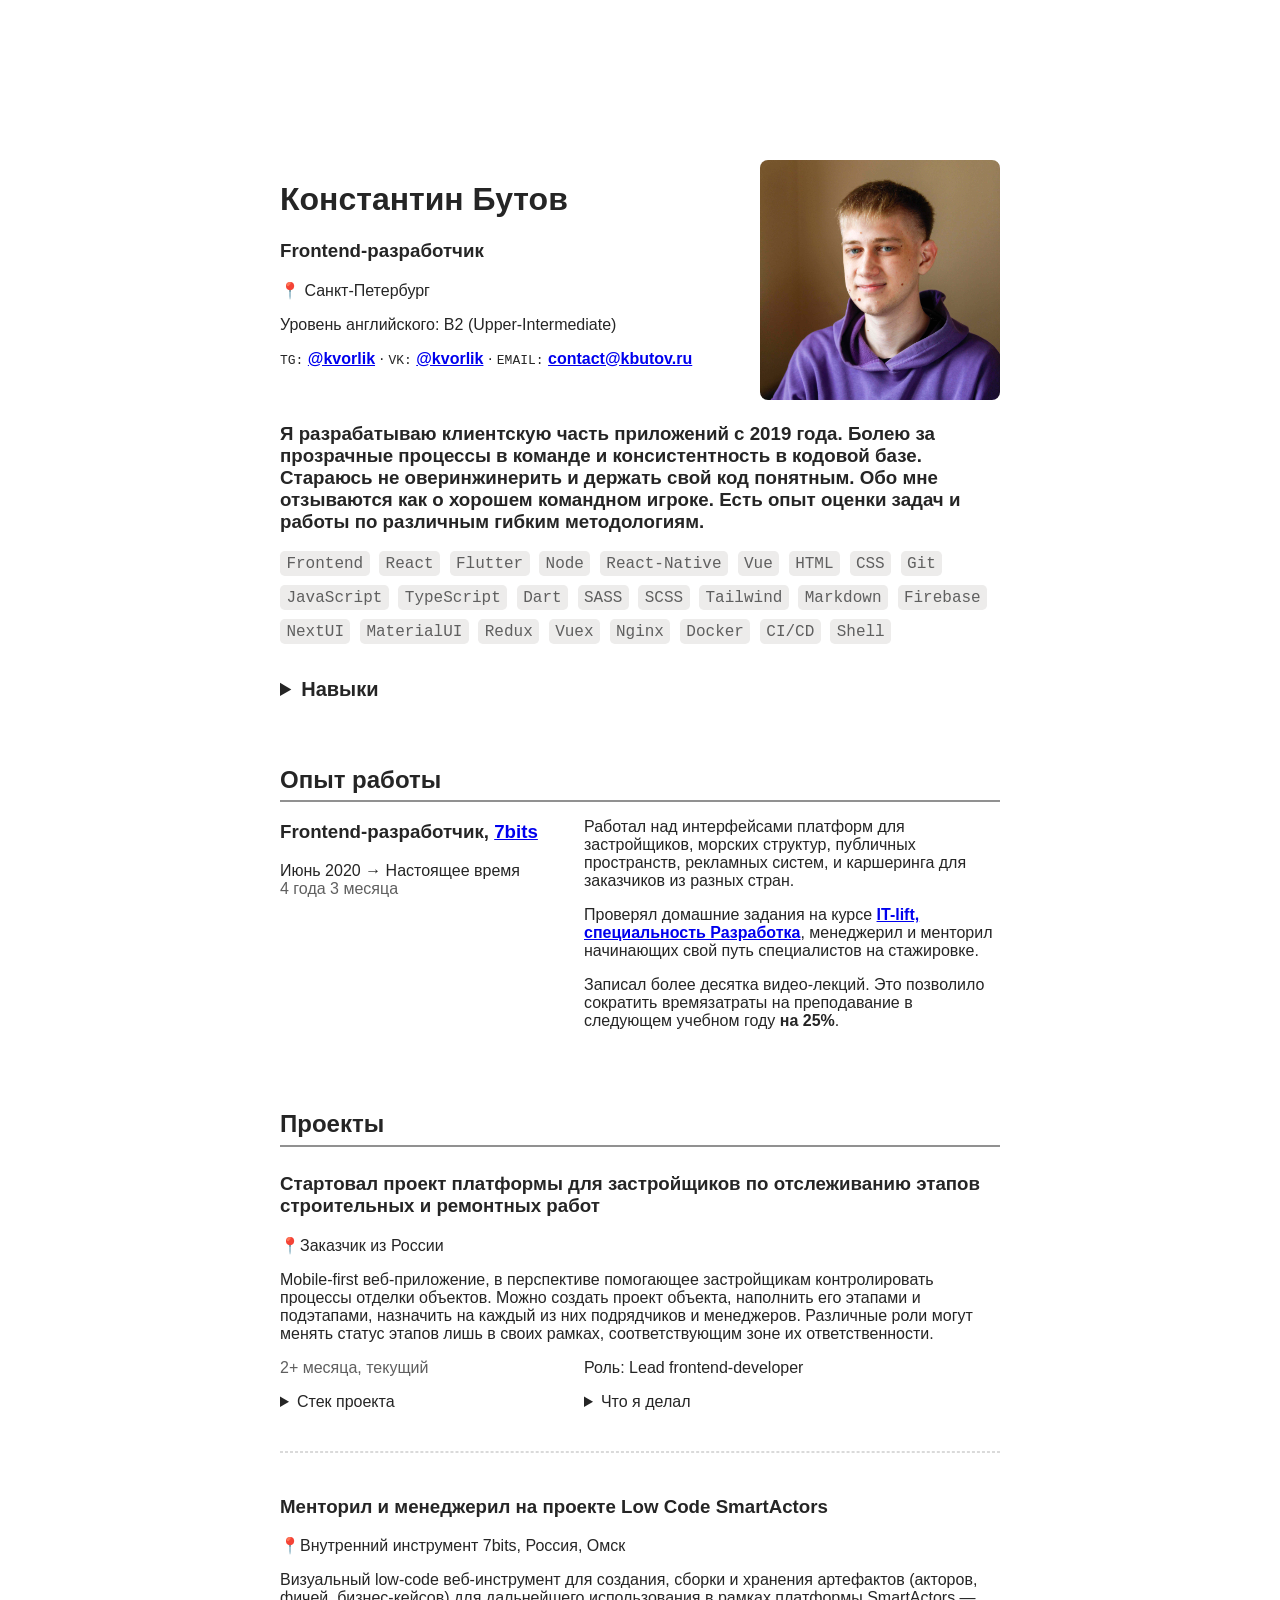
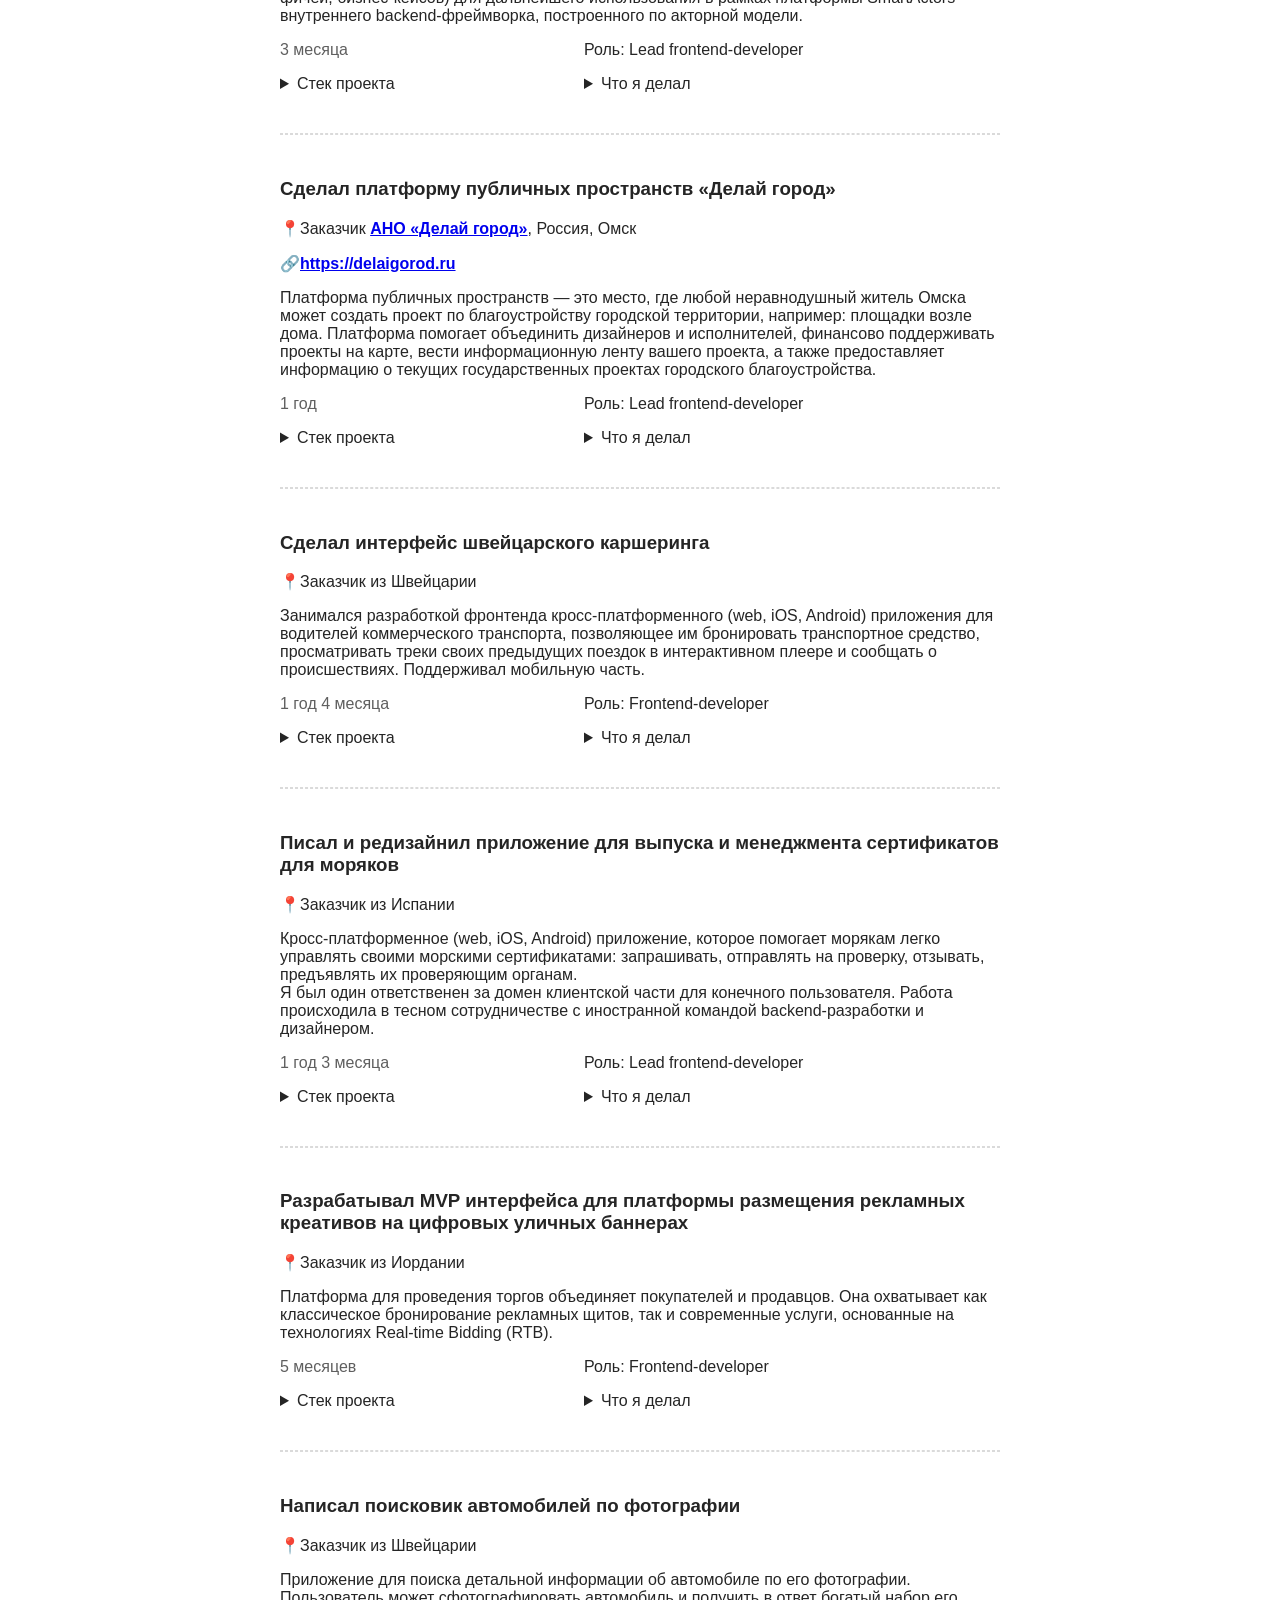
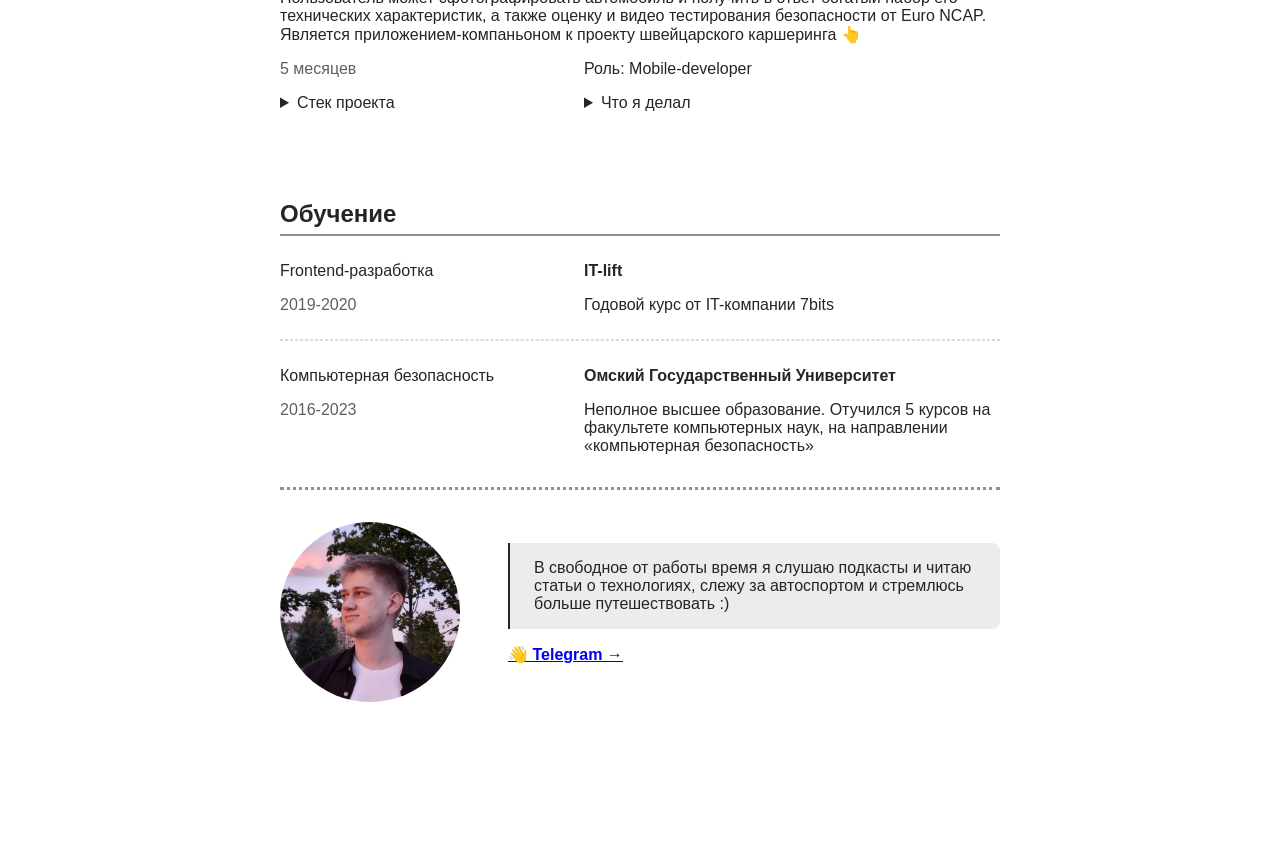
==== index.html @ 93dd9480 "feat: uploaded CV page" ====
<!DOCTYPE html>
<html lang="ru">
<head>
	<meta http-equiv="Content-Type" content="text/html; charset=utf-8" />
	<meta name="viewport" content="width=device-width, initial-scale=1.0, maximum-scale=1.0, user-scalable=0"/>
	<link rel="icon" href="favicon.ico">
	<link rel="icon" href="static/favicons/favicon-16.png">
	<link rel="icon" href="static/favicons/favicon-32.png">
	<link rel="apple-touch-icon" href="static/favicons/favicon-apple.png">
	<link rel="stylesheet" href="styles.css">
	<title>Константин Бутов | Frontend CV</title>
</head>
<body>
	<header>
		<div class="header__columns">
			<div class="header__columns--left">
				<h1>Константин Бутов</h1>
				<h3>Frontend-разработчик</h3>
				<p>📍 Санкт-Петербург</p>
				<p>
					<span class="header__english-label">Уровень английского: </span>
					<span class="header__english-label--mobile">🇬🇧 </span>
					B2&nbsp;(Upper-Intermediate)
				</p>
				<p class="header__contacts">
					<code>TG:</code>&nbsp;<a href="https://t.me/kvorlik">@kvorlik</a> · 
					<code>VK:</code>&nbsp;<a href="https://vk.me/kvorlik">@kvorlik</a> · 
					<code>EMAIL:</code>&nbsp;<a href="mailto:contact@kbutov.ru">contact@kbutov.ru</a>
				</p>
			</div>
			<div class="header__columns--right">
				<img src="static/e1702bee-f5d7-4c93-ba75-bbde7a5884dd.jpg" />
			</div>
		</div>
		<h3>
			Я разрабатываю клиентскую часть приложений с 2019 года.
			Болею за прозрачные процессы в команде и консистентность в кодовой базе.
			Стараюсь не оверинжинерить и держать свой код понятным.
			Обо мне отзываются как о хорошем командном игроке.
			Есть опыт оценки задач и работы по различным гибким методологиям.
		</h3>
		<div class="header__chips">
			<code class="chips__item">Frontend</code>
			<code class="chips__item">React</code>
			<code class="chips__item">Flutter</code>
			<code class="chips__item">Node</code>
			<code class="chips__item">React-Native</code>
			<code class="chips__item">Vue</code>
			<code class="chips__item">HTML</code>
			<code class="chips__item">CSS</code>
			<code class="chips__item">Git</code>
			<code class="chips__item">JavaScript</code>
			<code class="chips__item">TypeScript</code>
			<code class="chips__item">Dart</code>
			<code class="chips__item">SASS</code>
			<code class="chips__item">SCSS</code>
			<code class="chips__item">Tailwind</code>
			<code class="chips__item">Markdown</code>
			<code class="chips__item">Firebase</code>
			<code class="chips__item">NextUI</code>
			<code class="chips__item">MaterialUI</code>
			<code class="chips__item">Redux</code>
			<code class="chips__item">Vuex</code>
			<code class="chips__item">Nginx</code>
			<code class="chips__item">Docker</code>
			<code class="chips__item">CI/CD</code>
			<code class="chips__item">Shell</code>
		</div>
		<details class="header__skills">
			<summary>Навыки</summary>
			<ul>
				<li>Точная вёрстка</li>
				<li>Написание отзывчивых и mobile-friendly интерфейсов</li>
				<li>Создание кросс-платформенных клиентов на Flutter и React-Native</li>
				<li>Интеграция с внешними API</li>
				<li>Написание BFF-прослоек (aka фронтбэка)</li>
				<li>Настройка CI/CD в репозиториях</li>
				<li>Работа с картами и различными геосервисами в вебе</li>
				<li>Интеграция платёжных сервисов</li>
				<li>Интеграция CAPTCHA-провайдеров</li>
				<li>Выяснение требований на английском и русском языках</li>
				<li>Работа в распределённых мультинациональных командах</li>
			</ul>
		</details>
	</header>

	<main>
		<section class="work-expirience">
			<h2 id="expirience">Опыт работы</h2>
			<hr />
			<div class="work-expirience__columns">
				<div>
					<h3>Frontend-разработчик, <a href="https://7bits.ru/">7bits</a></h3>
					<p>
						Июнь 2020 → Настоящее время<br />
						<span class="accent-text">4 года 3 месяца</span>
					</p>
				</div>
				<div>
					<p>
						Работал над интерфейсами платформ для застройщиков,
						морских структур, публичных пространств, рекламных систем,
						и каршеринга для заказчиков из разных стран.
					</p>
					<p>
						Проверял домашние задания на курсе
						<a href="https://courses.itlft.ru/">IT-lift, специальность Разработка</a>,
						менеджерил и менторил начинающих свой путь специалистов на стажировке.
					</p>
					<p>
						Записал более десятка видео-лекций. Это позволило сократить
						времязатраты на преподавание в следующем учебном году
						<strong>на 25%</strong>.
					</p>
				</div>
			</div>
		</section>

		<section class="project-list">
			<h2 id="projects">Проекты</h2>
			<hr />

			<div class="project-list__project">
				<h3>
					Стартовал проект платформы для застройщиков по отслеживанию
					этапов строительных и ремонтных работ
				</h3>
				<p>📍Заказчик из России</p>
				<p class="project__description">
					Mobile-first веб-приложение, в перспективе помогающее застройщикам
					контролировать процессы отделки объектов. Можно создать проект объекта,
					наполнить его этапами и подэтапами, назначить на каждый из них подрядчиков
					и менеджеров. Различные роли могут менять статус этапов лишь
					в своих рамках, соответствующим зоне их ответственности.
				</p>
				<div class="project__columns">
					<p class="accent-text">2+ месяца, текущий</p>
					<p>Роль: Lead frontend-developer</p>
				</div>
				<div class="project__columns">
					<details>
						<summary>Стек проекта</summary>
						<ul>
							<li>TypeScript</li>
							<li>React</li>
							<li>NextUI</li>
							<li>Tailwind</li>
							<li>TanStack Query</li>
						</ul>
					</details>
					<details>
						<summary>Что я делал</summary>
						<ul>
							<li>Оценивал задачи и истории</li>
							<li>Разработал базовые компоненты по дизайн-системе</li>
							<li>Проводил код-ревью</li>
							<li>Предложил и реализовал систему согласования API контрактов сbackend-командой</li>
						</ul>
					</details>
					</div>
				</div>
			</div>

			<hr />

			<div class="project-list__project">
				<h3>Менторил и менеджерил на проекте Low Code SmartActors</h3>
				<p>📍Внутренний инструмент 7bits, Россия, Омск</p>
				<p class="project__description">
					Визуальный low-code веб-инструмент для создания, сборки и хранения артефактов 
					(акторов, фичей, бизнес-кейсов) для дальнейшего использования в рамках 
					платформы SmartActors — внутреннего backend-фреймворка, построенного по акторной модели.
				</p>
				<div class="project__columns">
					<p class="accent-text">3 месяца</p>
					<p>Роль: Lead frontend-developer</p>
				</div>
				<div class="project__columns">
					<details>
						<summary>Стек проекта</summary>
						<ul>
							<li>TypeScript</li>
							<li>React</li>
							<li>Redux</li>
							<li>ReactFlow</li>
							<li>GitLab API</li>
						</ul>
					</details>
					<details>
						<summary>Что я делал</summary>
						<ul>
							<li>Менеджерил проект, полностью состоящий из младших разработчиков</li>
							<li>Менторил frontend-разработчиков, консультировал их по техническим вопросам</li>
						</ul>
					</details>
				</div>
			</div>

			<hr />

			<div class="project-list__project">
				<h3>Сделал платформу публичных пространств «Делай город»</h3>
				<p>📍Заказчик  <a href="https://vk.com/delaigorod">АНО «Делай город»</a>, Россия, Омск</p>
				<p>🔗<a href="https://delaigorod.ru/">https://delaigorod.ru</a></p>
				<p class="project__description">
					Платформа публичных пространств — это место, где любой неравнодушный житель
					Омска может создать проект по благоустройству городской территории, например:
					площадки возле дома. Платформа помогает объединить дизайнеров и исполнителей,
					финансово поддерживать проекты на карте, вести информационную ленту вашего проекта,
					а также предоставляет информацию о текущих государственных проектах
					городского благоустройства.
				</p>
				<div class="project__columns">
					<p class="accent-text">1 год</p>
					<p>Роль: Lead frontend-developer</p>
				</div>
				<div class="project__columns">
					<details>
						<summary>Стек проекта</summary>
						<ul>
							<li>TypeScript</li>
							<li>React</li>
							<li>Redux Toolkit</li>
							<li>Leaflet</li>
							<li>API Публичной Кадастровой Карты РФ</li>
							<li>Nginx</li>
							<li>MinIO S3</li>
						</ul>
					</details>
					<details>
						<summary>Что я делал</summary>
						<ul>
							<li>Написал интерфейс флоу авторизации и личного кабинета пользователя</li>
							<li>Отрендерил карту со слоями двух провайдеров тайлов: Google и OpenStreetMap</li>
							<li>Добавил кастомные слои с проектами на карте</li>
							<li>Написал механизм рисования полигонов на карте</li>
							<li>Реализовал процесс создания проекта и его добавления на карту</li>
							<li>Добавил дневник проекта</li>
							<li>Добавил комментирование проектов</li>
							<li>Написал интерфейс добавления файлов в проект</li>
							<li>Сделал форму подачи заявки на попадание в список специалистов</li>
							<li>Интегрировал поиск проектов по ключевым словам</li>
							<li>Сверстал лендинг платформы</li>
							<li>Сделал FAQ</li>
							<li>Интегрировал платёжную систему для принятия пожертвований</li>
							<li>Интегрировал hCaptcha</li>
							<li>Писал shell-скрипты для сборки и деплоя приложения</li>
							<li>Решал проблемы с безопасностью зависимостей</li>
						</ul>
					</details>
				</div>
			</div>

			<hr />

			<div class="project-list__project">
				<h3>Сделал интерфейс швейцарского каршеринга</h3>
				<p>📍Заказчик из Швейцарии</p>
				<p class="project__description">
					Занимался разработкой фронтенда кросс-платформенного (web, iOS, Android)
					приложения для водителей коммерческого транспорта, позволяющее им
					бронировать транспортное средство, просматривать треки своих предыдущих
					поездок в интерактивном плеере и сообщать о происшествиях.
					Поддерживал мобильную часть.
				</p>
				<div class="project__columns">
					<p class="accent-text">1 год 4 месяца</p>
					<p>Роль: Frontend-developer</p>
				</div>
				<div class="project__columns">
					<details>
						<summary>Стек проекта</summary>
						<ul>
							<li>TypeScript</li>
							<li>React</li>
							<li>Redux</li>
							<li>React-Native</li>
							<li>Google maps API</li>
						</ul>
					</details>
					<details>
						<summary>Что я делал</summary>
						<ul>
							<li>Сделал интерфейс поиска и бронирования автомобиля</li>
							<li>Написал плеер просмотра завершённой поездки</li>
							<li>Занимался интерфейсом менеджмента инцидентов с участием автомобиля</li>
							<li>Интегрировал нативные уведомления</li>
						</ul>
					</details>
				</div>
			</div>

			<hr />

			<div class="project-list__project">
				<h3>Писал и редизайнил приложение для выпуска и менеджмента сертификатов для моряков</h3>
				<p>📍Заказчик из Испании</p>
				<p class="project__description">
					Кросс-платформенное (web, iOS, Android) приложение, которое помогает
					морякам легко управлять своими морскими сертификатами: запрашивать,
					отправлять на проверку, отзывать, предъявлять их проверяющим органам.
					<br />
					Я был один ответственен за домен клиентской части для конечного пользователя.
					Работа происходила в тесном сотрудничестве с иностранной командой
					backend-разработки и дизайнером.
				</p>
				<div class="project__columns">
					<p class="accent-text">1 год 3 месяца</p>
					<p>Роль: Lead frontend-developer</p>
				</div>
				<div class="project__columns">
					<details>
						<summary>Стек проекта</summary>
						<ul>
							<li>Dart</li>
							<li>Flutter</li>
							<li>Firebase</li>
							<li>Stripe</li>
						</ul>
					</details>
					<details>
						<summary>Что я делал</summary>
						<ul>
							<li>Разработал интерфейс запроса, оплаты, просмотра, и валидации сертификатов для пары крупных европейских провайдеров</li>
							<li>Добавил интерфейс личного кабинета пользователя</li>
							<li>Интегрировал удалённые уведомления от Firebase</li>
							<li>Повышал консистентность кодовой базы, заменяя разрозненные компоненты приложения экземплярами из ядра</li>
							<li>Сделал полный редизайн</li>
							<li>Выкатывал нативные сборки приложения в соответствующие сторы</li>
							<li>Занимался отладкой и исправлением проблем, поступающим от пользователей</li>
						</ul>
					</details>
				</div>
			</div>

			<hr />

			<div class="project-list__project">
				<h3>Разрабатывал MVP интерфейса для платформы размещения рекламных креативов на цифровых уличных баннерах</h3>
				<p>📍Заказчик из Иордании</p>
				<p class="project__description">
					Платформа для проведения торгов объединяет покупателей и продавцов.
					Она охватывает как классическое бронирование рекламных щитов,
					так и современные услуги, основанные на технологиях Real-time Bidding (RTB).
				</p>
				<div class="project__columns">
					<p class="accent-text">5 месяцев</p>
					<p>Роль: Frontend-developer</p>
				</div>
				<div class="project__columns">
					<details>
						<summary>Стек проекта</summary>
						<ul>
							<li>JavaScript</li>
							<li>Angular</li>
							<li>Amazon S3</li>
						</ul>
					</details>
					<details>
						<summary>Что я делал</summary>
						<ul>
							<li>Разрабатывал “whitelabel”-субдомены на основе существующего решения</li>
							<li>Делал интерфейс построения графиков для отчётов</li>
							<li>Отлаживал и исправлял проблемы, поступающие от пользователей через тикет-систему</li>
						</ul>
					</details>
				</div>
			</div>

			<hr />

			<div class="project-list__project">
				<h3>Написал поисковик автомобилей по фотографии</h3>
				<p>📍Заказчик из Швейцарии</p>
				<p class="project__description">
					Приложение для поиска детальной информации об автомобиле по его фотографии. 
					Пользователь может сфотографировать автомобиль и получить в ответ богатый
					набор его технических характеристик, а также оценку и видео тестирования
					безопасности от Euro NCAP. Является приложением-компаньоном к проекту
					швейцарского каршеринга 👆
				</p>
				<div class="project__columns">
					<p class="accent-text">5 месяцев</p>
					<p>Роль: Mobile-developer</p>
				</div>
				<div class="project__columns">
					<details>
						<summary>Стек проекта</summary>
						<ul>
							<li>TypeScript</li>
							<li>React-Native</li>
							<li>Redux</li>
						</ul>
					</details>
					<details>
						<summary>Что я делал</summary>
						<ul>
							<li>Сделал интерфейс поиска автомобиля по фотографии или названию</li>
							<li>Отобразил инфографику об эко-следе</li>
							<li>Реализовал графики статистики поездок по множеству параметров</li>
							<li>Тесно сотрудничал с бэкендерами со швейцарской стороны для интеграции запроса и отображения множества параметров автомобиля</li>
							<li>Публиковал сборки в магазины приложений</li>
						</ul>
					</details>
				</div>
			</div>
		</section>

		<section class="education-list">
			<h2 id="education">Обучение</h2>
			<hr />
			<div class="education-list__item project__columns">
				<div>
					<p>Frontend-разработка</p>
					<p class="accent-text">2019-2020</p>
				</div>
				<div>
					<p><strong>IT-lift</strong></p>
					<p>Годовой курс от IT-компании 7bits</p>
				</div>
			</div>
			<hr />
			<div class="education-list__item project__columns">
				<div>
					<p>Компьютерная безопасность</p>
					<p class="accent-text">2016-2023</p>
				</div>
				<div>
					<p><strong>Омский Государственный Университет</strong></p>
					<p>
						Неполное высшее образование. Отучился 5 курсов на факультете
						компьютерных наук, на направлении «компьютерная безопасность»
					</p>
				</div>
			</div>
		</section>
	</main>
	
	<footer>
		<hr class="footer__divider" />
		<div class="footer__columns">
			<img src="static/cf106e66-78f5-4e8e-9b69-952278fe62a7.jpg" />
			<div>
				<blockquote>
					В свободное от работы время я слушаю подкасты и читаю статьи о технологиях,
					слежу за автоспортом и стремлюсь больше путешествовать :)
				</blockquote>
				<p><a href="https://t.me/kvorlik">👋 Telegram →</a></p>
			</div>
		</div>
	</footer>
</body>
</html>
---- styles.css ----
@media (prefers-color-scheme: light) {
  :root {
    --background: #FFFFFF;
    --accent: #5F5F5F;
    --accent-pale: #EDECEB;
    --text: #252525;
    --divider: #919191;
    --divider-pale: #DADADA;
    --link: #0000EE;
    --link-visited: #551A8B;
  }
}

@media (prefers-color-scheme: dark) {
  :root {
    --background: #191919;
    --accent: #9B9B9B;
    --accent-pale: #292827;
    --text: #D3D3D3;
    --divider: #505050;
    --divider-pale: #373737;
    --link: #2F82FF;
    --link-visited: #9845E5;
  }
}

body {
  margin: 0;
  padding: 8rem 0;
  font-family: ui-sans-serif, -apple-system, BlinkMacSystemFont, 'Segoe UI Variable Display', 'Segoe UI', Helvetica, 'Apple Color Emoji', Arial, sans-serif, 'Segoe UI Emoji', 'Segoe UI Symbol';
  background-color: var(--background);
}

h1, h2, h3, p, span, summary, li, blockquote {
  color: var(--text);
}

a {
  font-weight: 700;
  color: var(--link);
}

a:visited {
  color: var(--link-visited);
}

header, main, footer {
  max-width: 45rem;
  margin: 2rem auto;
}

h2 {
  margin: 4rem 0 0.4rem;
}

hr {
  margin: 0;
  border-style: solid;
  color: var(--divider);
}

.project-list hr:not(:first-of-type),
.education-list hr:not(:first-of-type) {
  margin: 1rem 0;
  border-style: dashed;
  color: var(--divider-pale);
}

blockquote {
  margin: 0;
  padding: 1rem 1rem 1rem 1.5rem;
  border-left: 2px solid var(--text);
  background-color: var(--accent-pale);
  border-radius: 0 0.5rem 0.5rem 0;
}

summary {
  cursor: pointer;
}

li {
  line-height: 2;
}

.accent-text {
  color: var(--accent);
}

.header__columns {
  display: flex;
  column-gap: 1rem;
  justify-content: space-between;
}

.header__columns--right img {
  width: 15rem;
  border-radius: 0.5rem;
}

.header__english-label--mobile {
  display: none;
}

.header__chips {
  display: flex;
  gap: 0.6rem;
  flex-wrap: wrap;
}

.chips__item {
  font-family: 'SFMono-Regular', Menlo, Consolas, 'PT Mono', 'Liberation Mono', Courier, monospace;
  flex-shrink: 0;
  color: var(--accent);
  background-color: var(--accent-pale);
  padding: 0.2rem 0.4rem;
  border-radius: 0.3rem;
}

.header__skills {
  margin-top: 2rem;
}

.header__skills summary {
  font-weight: 600;
  font-size: 1.25rem;
  line-height: 1.3;
}

.project-list__project {
  padding: 0.5rem 0 1.5rem;
}

.project__description {
  margin: 0;
}

.work-expirience__columns,
.project__columns {
  display: flex;
  column-gap: 1rem;
}

.footer__columns {
  display: flex;
  column-gap: 3rem;
  align-items: center;
  margin-top: 2rem;
}

.work-expirience__columns > *:nth-child(1),
.project__columns > *:nth-child(1) {
  width: 40%;
  flex-shrink: 0;
}

.education-list__item {
  display: flex;
  column-gap: 1rem;
  margin: 1.6rem 0;
}

.education-list__item > *:nth-child(1) {
  width: 40%;
  flex-shrink: 0;
}

.education-list__item div p {
  margin: 1rem 0 0 0;
}

.education-list__item div p:first-of-type {
  margin: 0;
}

.footer__columns > *:nth-child(1) {
  width: 25%;
  flex-shrink: 0;
  border-radius: 50%;
}

/* divider animation */

.footer__divider {
  border: 0;
  width: 100%;
  height: 0;
  border-top: 0.2rem dotted var(--divider);
  position: relative;
  overflow: visible;
  margin: 2rem 0;
}

.footer__divider:before {
  content: '';
  position: absolute;
  top: -13px;
  left: 0;
  right: 0;
  bottom: 0;
  animation: move 12s 0s infinite linear;
  background-image: url('./static/pacman.svg');
  background-size: 22px;
  background-repeat: no-repeat;
  background-position: calc(200% + 24px) 0;
  height: 24px;
}

.footer__divider:after {
  content: '';
  position: absolute;
  top: -13px;
  left: 0;
  right: 0;
  bottom: 0;
  animation: move 12s 0.5s infinite linear;
  background-image: url('./static/ghost.svg');
  background-size: 22px;
  background-repeat: no-repeat;
  background-position: calc(200% + 24px) 0;
  height: 24px;
}

@keyframes move {
  0% {
    background-position: 0 0;
  }
}

/* mobile view */

@media (max-width: 45rem) {
  body {
    padding: 3rem 1.5rem;
  }

  header, main, footer {
    max-width: unset;
    margin: 2rem 0;
  }

  p, li {
    line-height: 1.5;
  }

  li:not(:first-of-type) {
    margin-top: 0.5rem;
  }

  .header__columns {
    flex-direction: column-reverse;
    justify-content: unset;
    align-items: center;
  }

  .header__columns * {
    text-align: center;
  }

  .header__columns--right img {
    width: 10rem;
    border-radius: 50%;
  }

  .header__english-label {
    display: none;
  }

  .header__english-label--mobile {
    display: inline;
  }

  .header__contacts {
    line-height: 2;
  }

  .work-expirience__columns {
    flex-direction: column;
  }

  .work-expirience__columns > *:nth-child(1) {
    width: unset;
  }

  .work-expirience__columns > *:nth-child(2) > p:first-of-type {
    margin-top: 0;
  }

  .footer__columns {
    column-gap: 1rem;
    align-items: start;
    margin-top: 2rem;
  }

  .footer__columns > *:nth-child(1) {
    width: 15%;
  }

  .footer__divider:before {
    animation-duration: 8s;
  }

  .footer__divider:after {
    animation-duration: 8s;
    animation-delay: 1s;
  }
}
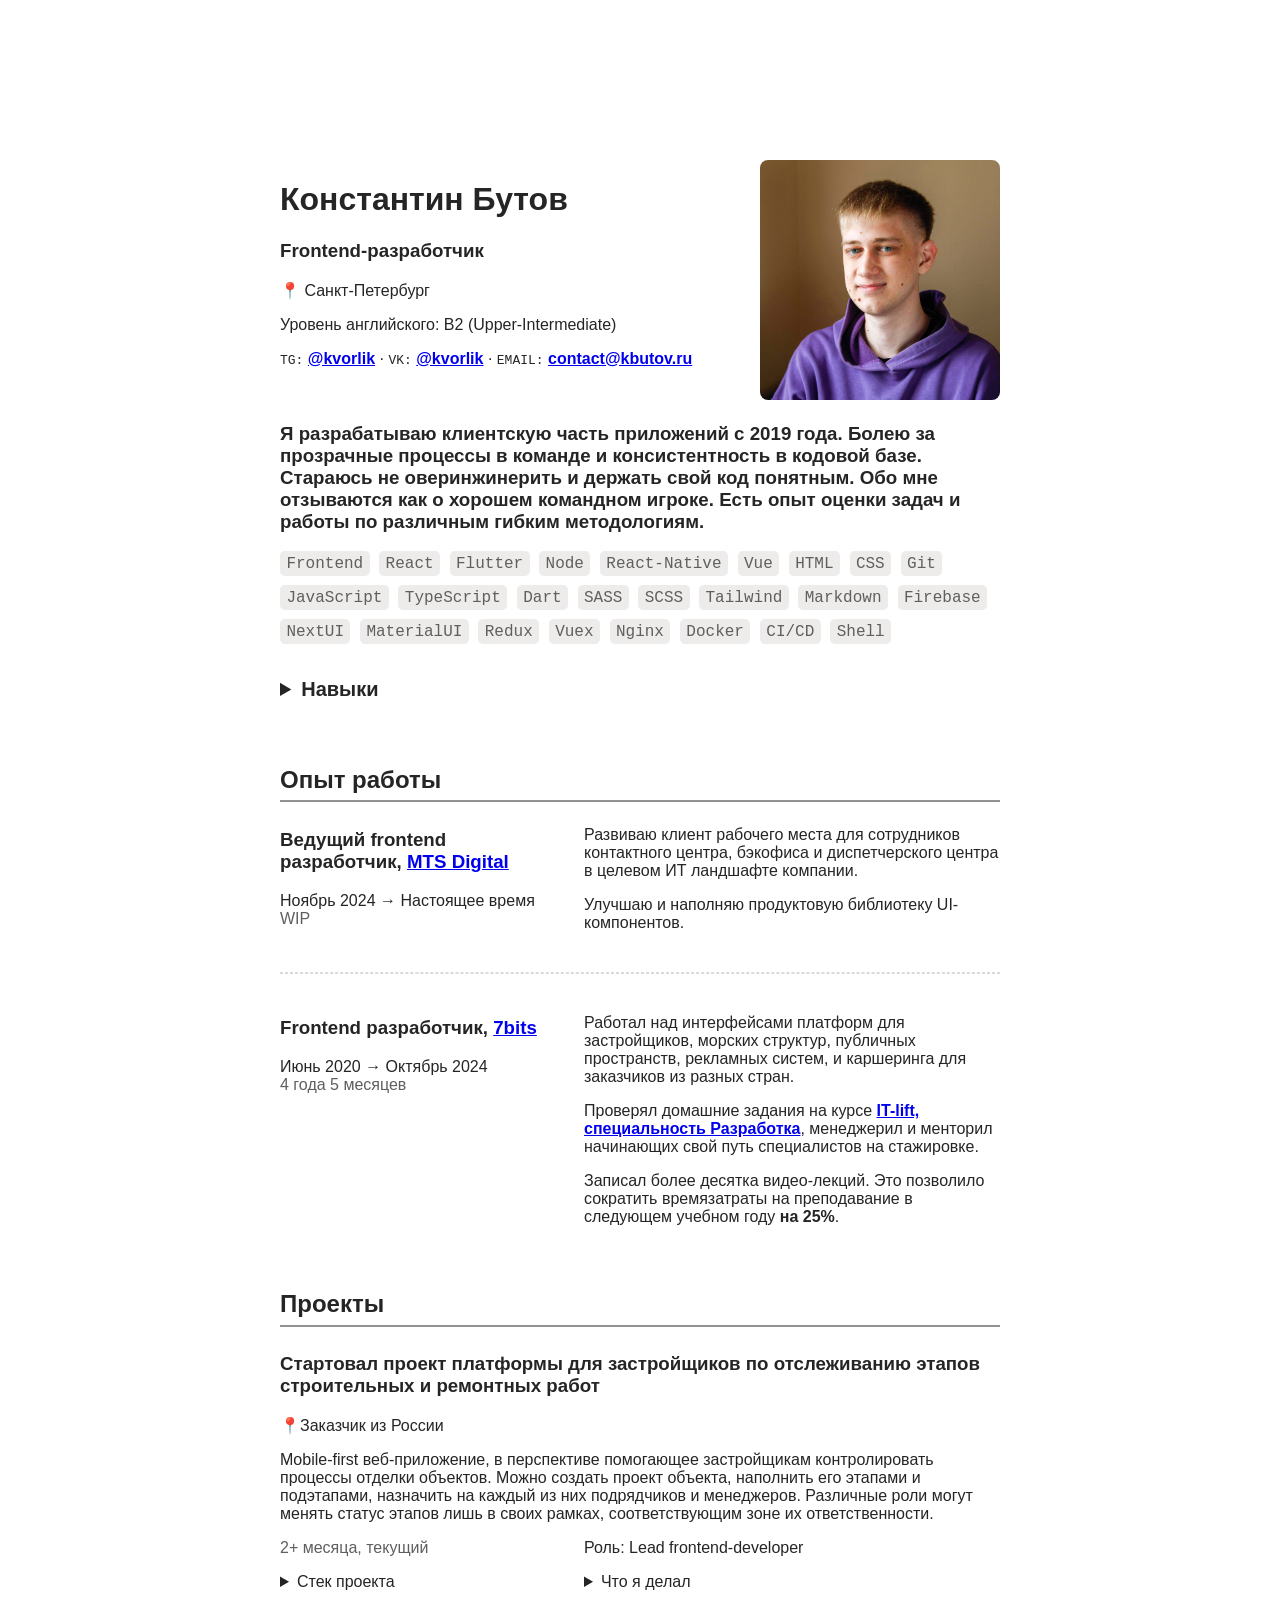
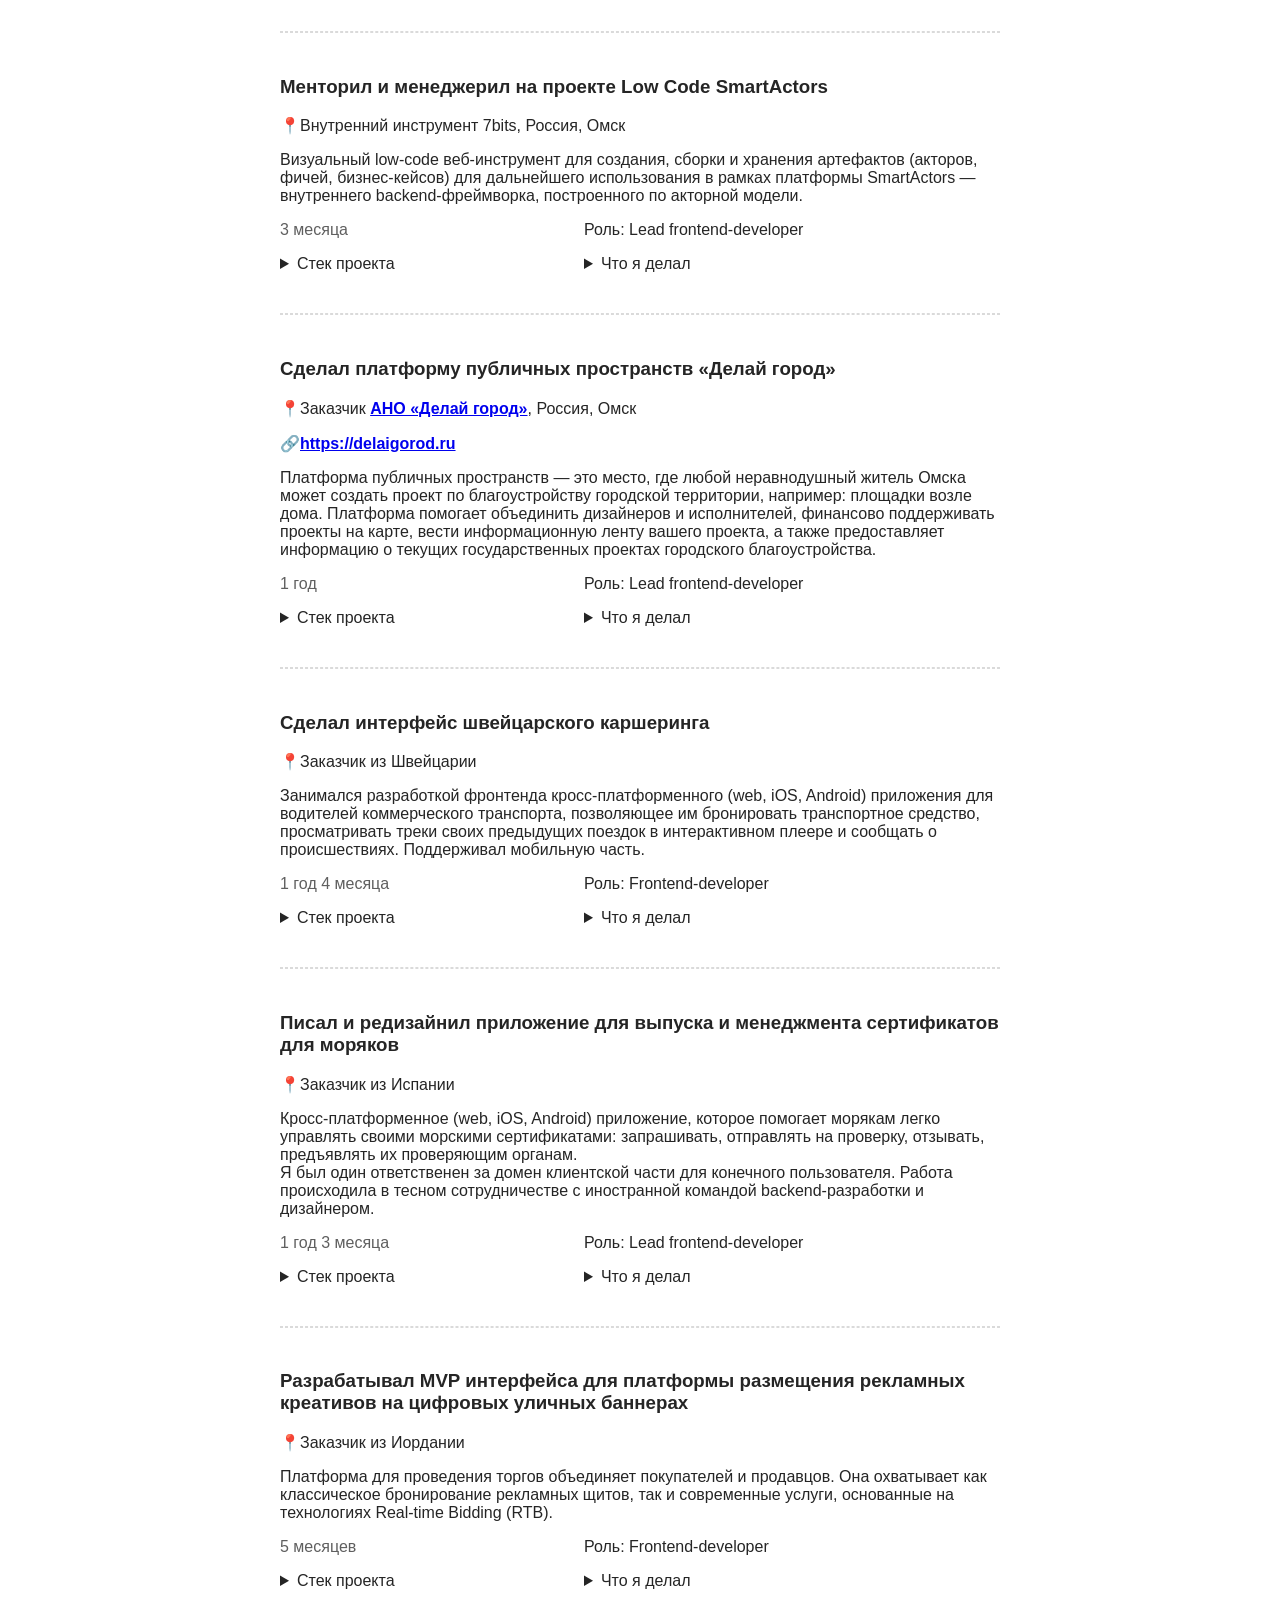
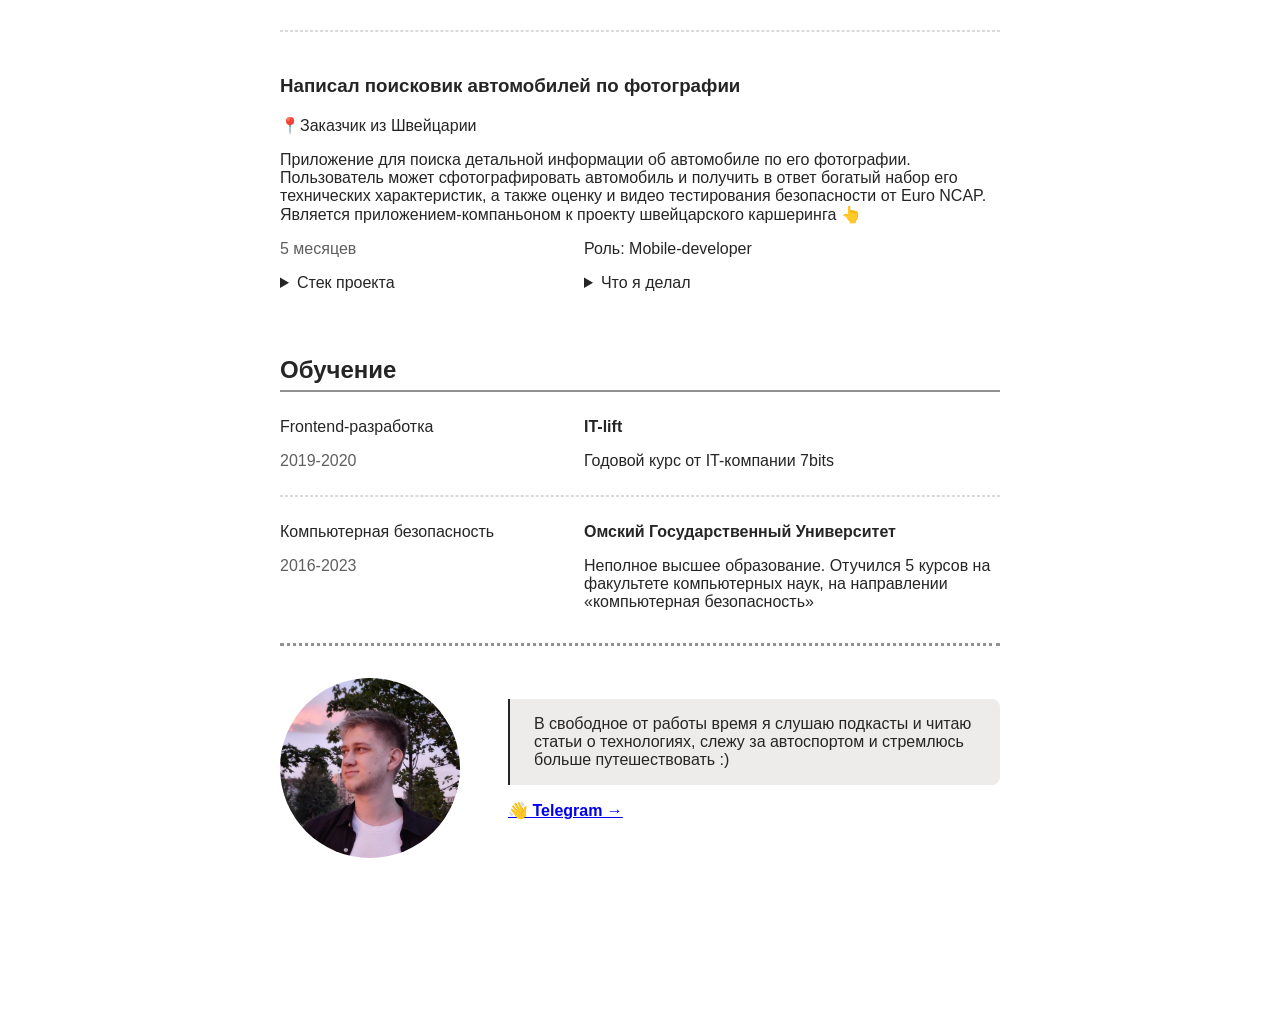
==== commit 141b54d2: "feat: added MTS Digital company to expirience" ====
--- a/index.html
+++ b/index.html
@@ -89,14 +89,34 @@
 			<h2 id="expirience">Опыт работы</h2>
 			<hr />
 			<div class="work-expirience__columns">
-				<div>
-					<h3>Frontend-разработчик, <a href="https://7bits.ru/">7bits</a></h3>
-					<p>
-						Июнь 2020 → Настоящее время<br />
-						<span class="accent-text">4 года 3 месяца</span>
-					</p>
-				</div>
-				<div>
+				<div class="work-expirience__column">
+					<h3>Ведущий frontend разработчик, <a href="https://mts-digital.ru/">MTS&nbsp;Digital</a></h3>
+					<p class="work-expirience__period">
+						Ноябрь 2024 → Настоящее время<br />
+						<span class="accent-text">WIP</span>
+					</p>
+				</div>
+				<div class="work-expirience__column">
+					<p>
+						Развиваю клиент рабочего места для сотрудников контактного центра, бэкофиса и диспетчерского центра в целевом ИТ ландшафте компании.
+					</p>
+					<p>
+						Улучшаю и наполняю продуктовую библиотеку UI-компонентов.
+					</p>
+				</div>
+			</div>
+
+			<hr />
+
+			<div class="work-expirience__columns">
+				<div class="work-expirience__column">
+					<h3>Frontend разработчик, <a href="https://7bits.ru/">7bits</a></h3>
+					<p class="work-expirience__period">
+						Июнь 2020 → Октябрь 2024<br />
+						<span class="accent-text">4 года 5 месяцев</span>
+					</p>
+				</div>
+				<div class="work-expirience__column">
 					<p>
 						Работал над интерфейсами платформ для застройщиков,
 						морских структур, публичных пространств, рекламных систем,
--- a/styles.css
+++ b/styles.css
@@ -59,13 +59,6 @@
   color: var(--divider);
 }
 
-.project-list hr:not(:first-of-type),
-.education-list hr:not(:first-of-type) {
-  margin: 1rem 0;
-  border-style: dashed;
-  color: var(--divider-pale);
-}
-
 blockquote {
   margin: 0;
   padding: 1rem 1rem 1rem 1.5rem;
@@ -78,8 +71,21 @@
   cursor: pointer;
 }
 
+ul {
+  margin-bottom: 0;
+}
+
 li {
-  line-height: 2;
+  line-height: 1.5;
+  margin-top: 0.8rem;
+}
+
+.project-list hr:not(:first-of-type),
+.education-list hr:not(:first-of-type),
+.work-expirience hr:not(:first-of-type) {
+  margin: 1rem 0;
+  border-style: dashed;
+  color: var(--divider-pale);
 }
 
 .accent-text {
@@ -126,8 +132,18 @@
   line-height: 1.3;
 }
 
+.work-expirience__columns,
 .project-list__project {
   padding: 0.5rem 0 1.5rem;
+}
+
+.work-expirience__columns:last-child,
+.project-list__project:last-child {
+  padding-bottom: 0;
+}
+
+.work-expirience__column p:last-child {
+  margin-bottom: 0;
 }
 
 .project__description {
@@ -285,6 +301,10 @@
     margin-top: 0;
   }
 
+  .work-expirience__column p.work-expirience__period {
+    margin-bottom: 1rem;
+  }
+
   .footer__columns {
     column-gap: 1rem;
     align-items: start;
